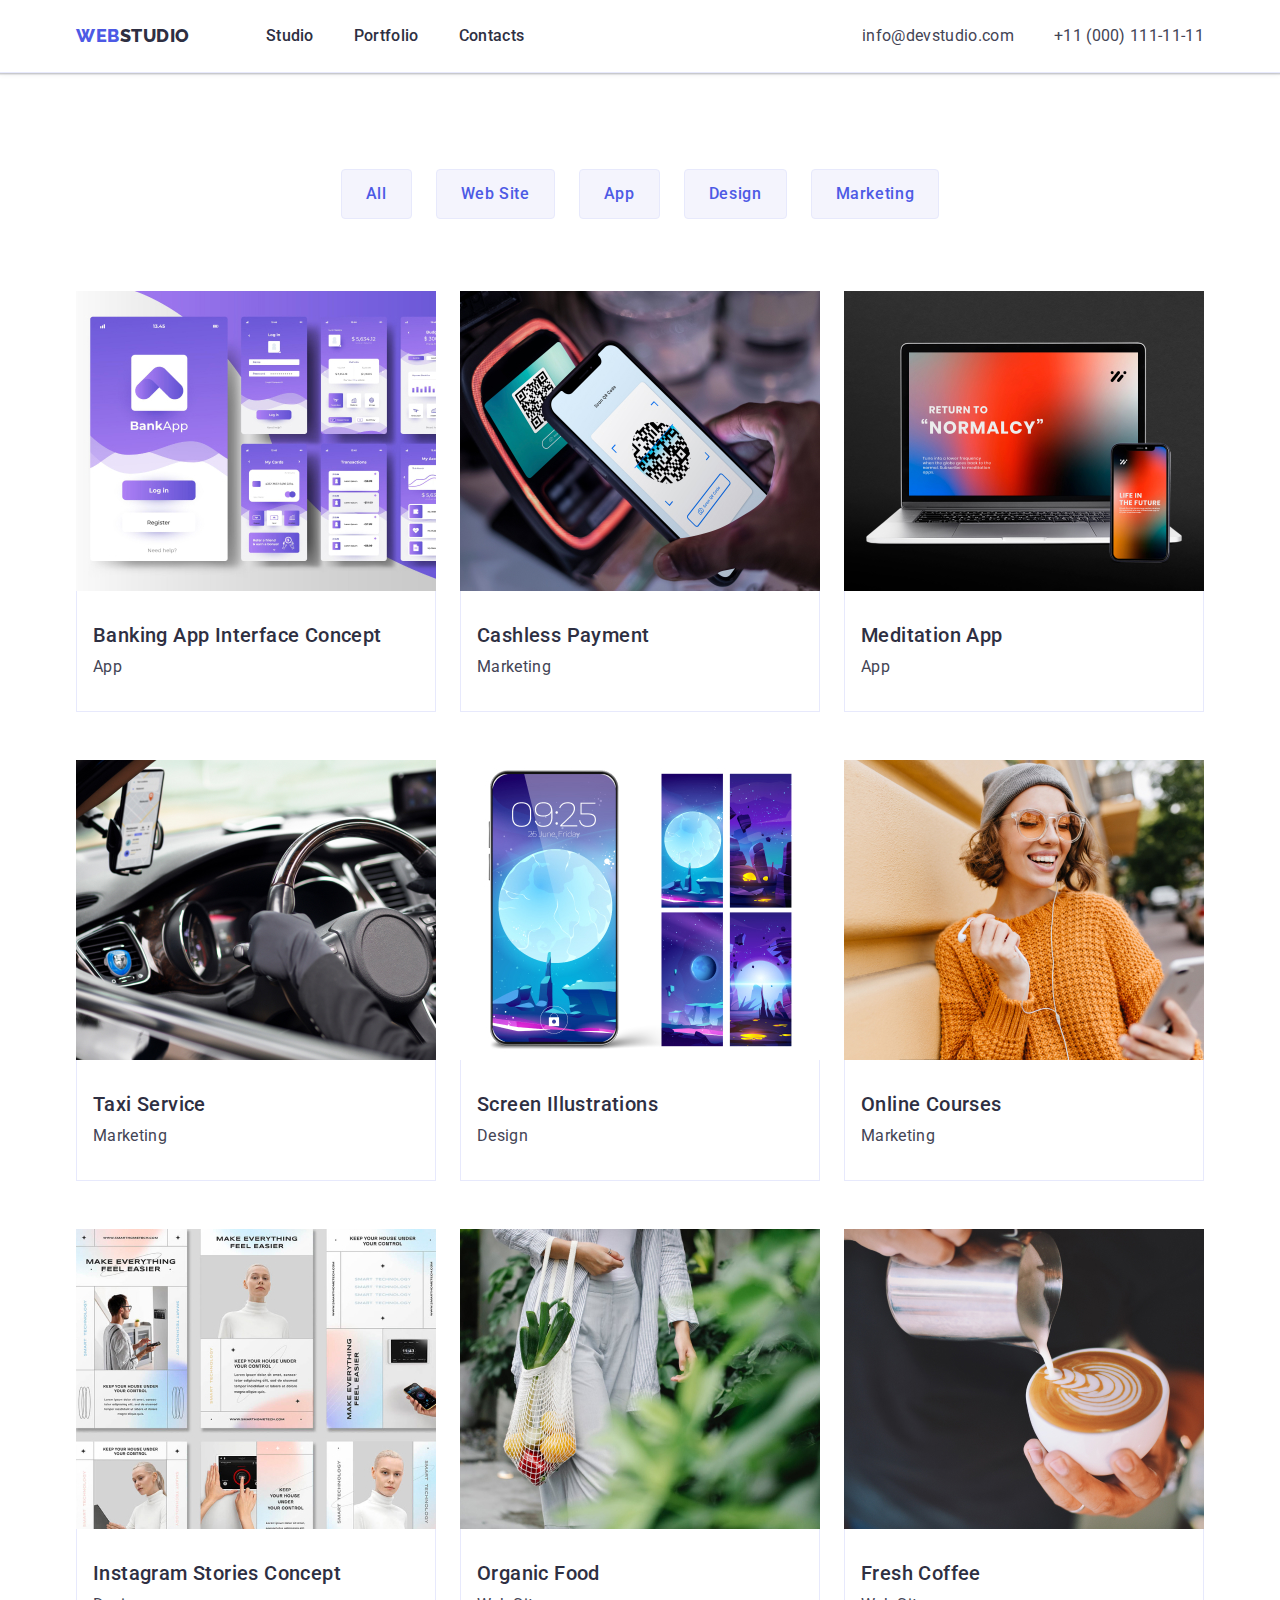
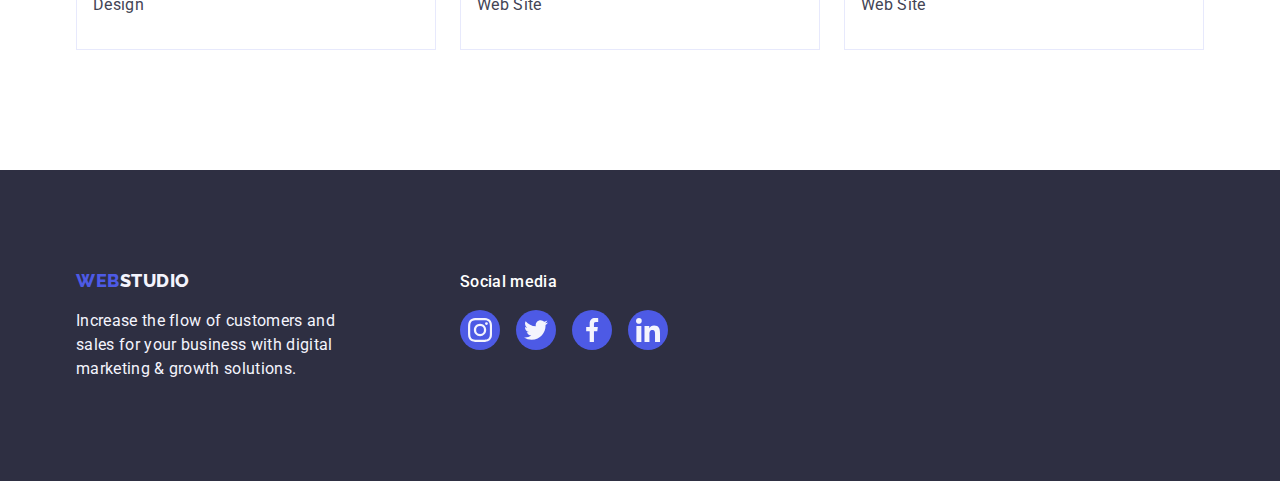
==== portfolio.html @ bc8b30b9 "Initial commit" ====
<!DOCTYPE html>
<html lang="en">

<head>
    <meta charset="UTF-8">
    <meta http-equiv="X-UA-Compatible" content="IE=edge">
    <meta name="viewport" content="width=device-width, initial-scale=1.0">
    <title>Document</title>
    <link rel="preconnect" href="https://fonts.googleapis.com">
    <link rel="preconnect" href="https://fonts.gstatic.com" crossorigin>
    <link
        href="https://fonts.googleapis.com/css2?family=Raleway:wght@800&family=Roboto:wght@400;500;700;900&display=swap"
        rel="stylesheet">
    <link rel="stylesheet"
        href="https://cdnjs.cloudflare.com/ajax/libs/modern-normalize/1.1.0/modern-normalize.min.css" />
    <link rel="stylesheet" href="./css/styles.css">

</head>

<body>
    <header class="page-header">
        <div class="container page-header-container">
            <nav class="page-navigation">
                <a class="logo link" href="./index.html">Web<span class="logo-second-part">Studio</span></a>
                <ul class="menu-list list">
                    <li class="menu-item link"><a class="menu-link link" href="./index.html">Studio</a></li>
                    <li class="menu-item link"><a class="menu-link link" href="./portfolio.html">Portfolio</a></li>
                    <li class="menu-item link"><a class="menu-link link" href="">Contacts</a></li>
                </ul>
            </nav>
            <address class="address">
                <ul class="address-list list">
                    <li class="contact-mail "><a class="adress-link-mail link"
                            href="mailto:info@devstudio.com">info@devstudio.com</a></li>
                    <li class="contact-tel "><a class="adress-link-tel link" href="tel:+110001111111">+11 (000)
                            111-11-11</a></li>
                </ul>
            </address>
        </div>
    </header>
    <main>
        <section class="selector">
            <div class="container">
                <h1 hidden>All</h1>
                <ul class="selector-buttons-list list">
                    <li class="selector-buttons-item"><button class="botton-in-list portfolio-selektor-botton"
                            type="button">All</button>
                    <li class="selector-buttons-item"><button class="botton-in-list portfolio-selektor-botton"
                            type="button">Web Site</button>
                    <li class="selector-buttons-item"><button class="botton-in-list portfolio-selektor-botton"
                            type="button">App</button>
                    <li class="selector-buttons-item"><button class="botton-in-list portfolio-selektor-botton"
                            type="button">Design</button>
                    <li class="selector-buttons-item"><button class="botton-in-list portfolio-selektor-botton"
                            type="button">Marketing</button>
                </ul>
                <ul class="selektor-list list">
                    <li class="selektor-list-item">
                        <a class="link selektor-list-link" href="./portfolio.html"><img
                                src="./images/portfolio/banking-app.jpg" alt="Banking App Interface Concept" width="360"
                                height="300">
                            <div class="selektor-list-item-description">
                                <h2 class="title-common selektor-title-flex">Banking App Interface Concept</h2>
                                <p class="common-text selektor-text-flex">App</p>
                            </div>
                        </a>
                    </li>
                    <li class="selektor-list-item">
                        <a class="link selektor-list-link" href="./portfolio.html"><img
                                src="./images/portfolio/cashless-payment.jpg" alt="Cashless Payment" width="360"
                                height="300">
                            <div class="selektor-list-item-description">
                                <h2 class="title-common selektor-title-flex">Cashless Payment</h2>
                                <p class="common-text selektor-text-flex">Marketing</p>
                            </div>
                        </a>
                    </li>
                    <li class="selektor-list-item ">
                        <a class="link selektor-list-link" href="./portfolio.html"><img
                                src="./images/portfolio/meditation-app.jpg" alt="Meditation App" width="360"
                                height="300">
                            <div class="selektor-list-item-description">
                                <h2 class="title-common selektor-title-flex">Meditation App</h2>
                                <p class="common-text selektor-text-flex">App</p>
                            </div>
                        </a>
                    </li>
                    <li class="selektor-list-item ">
                        <a class="link selektor-list-link" href="./portfolio.html"><img
                                src="./images/portfolio/taxi-service.jpg" alt="Taxi Service" width="360" height="300">
                            <div class="selektor-list-item-description">
                                <h2 class="title-common selektor-title-flex">Taxi Service</h2>
                                <p class="common-text selektor-text-flex">Marketing</p>
                            </div>
                        </a>
                    </li>
                    <li class="selektor-list-item ">
                        <a class="link selektor-list-link" href="./portfolio.html"><img
                                src="./images/portfolio/screen-illustrations.jpg" alt="Screen Illustrations" width="360"
                                height="300">
                            <div class="selektor-list-item-description">
                                <h2 class="title-common selektor-title-flex">Screen Illustrations</h2>
                                <p class="common-text selektor-text-flex">Design</p>
                            </div>
                        </a>
                    </li>
                    <li class="selektor-list-item ">
                        <a class="link selektor-list-link" href="./portfolio.html"><img
                                src="./images/portfolio/online-courses.jpg" alt="Online Courses" width="360"
                                height="300">
                            <div class="selektor-list-item-description">
                                <h2 class="title-common selektor-title-flex">Online Courses</h2>
                                <p class="common-text selektor-text-flex">Marketing</p>
                            </div>
                        </a>
                    </li>
                    <li class="selektor-list-item ">
                        <a class="link selektor-list-link" href="./portfolio.html"><img
                                src="./images/portfolio/instagram-stories-concept.jpg" alt="Instagram Stories Concept"
                                width="360" height="300">
                            <div class="selektor-list-item-description">
                                <h2 class="title-common selektor-title-flex">Instagram Stories Concept</h2>
                                <p class="common-text selektor-text-flex">Design</p>
                            </div>
                        </a>
                    </li>
                    <li class="selektor-list-item ">
                        <a class="link selektor-list-link" href="./portfolio.html"><img
                                src="./images/portfolio/organic-food.jpg" alt="Organic Food" width="360" height="300">
                            <div class="selektor-list-item-description">
                                <h2 class="title-common selektor-title-flex">Organic Food</h2>
                                <p class="common-text selektor-text-flex">Web Site</p>
                            </div>
                        </a>
                    </li>
                    <li class="selektor-list-item ">
                        <a class="link selektor-list-link" href="./portfolio.html"><img
                                src="./images/portfolio/fresh-coffee.jpg" alt="Fresh Coffee" width="360" height="300">
                            <div class="selektor-list-item-description">
                                <h2 class="title-common selektor-title-flex">Fresh Coffee</h2>
                                <p class="common-text selektor-text-flex">Web Site</p>
                            </div>
                        </a>
                    </li>
                </ul>
            </div>
        </section>
    </main>
    <!--footer -->
    <footer class="footer">
        <div class="container footer-container">
            <div class="footer-container-first-part">
                <a class="logo link bottom-logo" href="./index.html">Web<span
                        class="logo-second-part-white">Studio</span></a>
                <p class="footer-info">Increase the flow of customers and sales for your business with digital marketing
                    &
                    growth
                    solutions.</p>
            </div>
            <div class="footer-container-second-part">
                <p class="footer-social-title">Social media</p>
                <!--social list footer-->
                <ul class="social-list list social-list-footer">
                    <li class="social-list-item">
                        <a href="#" class="social-list-link social-list-link-dark">
                            <svg class="social-list-icon" width="24" height="24">
                                <use href="./images/icons.svg#instagram"></use>
                            </svg>
                        </a>
                    </li>
                    <li class="social-list-item">
                        <a href="#" class="social-list-link social-list-link-dark">
                            <svg class="social-list-icon" width="24" height="24">
                                <use href="./images/icons.svg#twitter"></use>
                            </svg>
                        </a>
                    </li>
                    <li class="social-list-item">
                        <a href="#" class="social-list-link social-list-link-dark">
                            <svg class="social-list-icon" width="24" height="24">
                                <use href="./images/icons.svg#facebook"></use>
                            </svg>
                        </a>
                    </li>
                    <li class="social-list-item">
                        <a href="#" class="social-list-link social-list-link-dark">
                            <svg class="social-list-icon" width="24" height="24">
                                <use href="./images/icons.svg#linkedin"></use>
                            </svg>
                        </a>
                    </li>
                </ul>
            </div>
        </div>
    </footer>
</body>

</html>
---- css/styles.css ----
html {
    box-sizing: border-box;
}

*,
*::before,
*::after {
    box-sizing: inherit;
}

h1,
h2,
h3,
h4,
h5,
h6,
p {
    margin-top: 0;
    margin-bottom: 0;
}

ul,
ol {
    margin-top: 0;
    margin-bottom: 0;
    padding-left: 0;
}

button {
    cursor: pointer;
}

img {
    display: block;
}

body {
    font-family: 'Roboto', sans-serif;
    color: #434455;
    background: #FFFFFF;
}

.container {
    width: 1158px;
    margin-left: auto;
    margin-right: auto;
    padding: 0 15px;

}

:root {
    --text-color: #2e2f42;
    --cloud-color: #F4F4FD;
    --paragraf-color: #434455;
    --header-border-color: #e7e9fc;
    --portfolio-botton-border-color: #e7e9fc;
    --customer-link-color: #8e8f99;
    --white: #ffffff;
}


.link {
    text-decoration: none;
    list-style: none
}

.list {
    list-style: none;
    text-decoration: none;
    padding-top: 0;
    padding-left: 0;
    margin-top: 0;
}

/*header */
.logo {
    margin-right: 76px;
    font-family: 'Raleway', sans-serif;
    font-style: normal;
    font-weight: 800;
    font-size: 18px;
    line-height: 1.17;
    letter-spacing: 0.03em;
    text-transform: uppercase;
    color: #4D5AE5;
    display: inline-block;
    text-align: start;
}

.logo-second-part {
    font-family: 'Raleway';
    font-style: normal;
    font-weight: 800;
    font-size: 18px;
    line-height: 21px;
    display: inline-block;
    text-align: start;
    letter-spacing: 0.03em;
    text-transform: uppercase;
    color: var(--text-color);
    flex: none;
    flex-grow: 0;
}

.logo-second-part-white {
    font-weight: 800;
    font-size: 18px;
    line-height: 21px;
    display: flex;
    align-items: center;
    letter-spacing: 0.03em;
    text-transform: uppercase;
    color: var(--cloud-color);
    flex: none;
    order: 1;
    flex-grow: 0;
}

.page-header {
    box-shadow: 0px 2px 1px rgba(46, 47, 66, 0.08),
        0px 1px 1px rgba(46, 47, 66, 0.16),
        0px 1px 6px rgba(46, 47, 66, 0.08);
    border-bottom: 1px solid var(--header-border-color);
}

.page-header-container {
    display: flex;
    align-items: center;
    justify-content: space-between;
}

.page-navigation {
    display: flex;
    align-items: center;
}

.menu-list {
    padding-inline-start: 0;
    padding-top: 0;
    display: flex;
    align-items: center;
}

.address-list {
    display: flex;
    align-items: center;
    gap: 40px;

}

.menu-item:not(:last-child) {
    margin-right: 40px;
}


.nav-links {

    font-style: normal;
    color: var(--text-color);
}

.address {
    display: flex;
    font-style: normal;
    font-weight: 400;
    font-size: 16px;
    line-height: 24px;
    color: var(--paragraf-color);
}

.address-list {
    font-style: normal;
    font-weight: 400;
    font-size: 16px;
    line-height: 24px;
    color: var(--paragraf-color);
}

.adress-link {
    font-style: normal;
    font-weight: 400;
    font-size: 16px;
    line-height: 24px;
    color: var(--paragraf-color);
}

.menu-list {
    color: var(--text-color);
}

.menu-item {
    font-weight: 500;
    font-size: 16px;
    line-height: 24px;
    letter-spacing: 0.02em;
    color: var(--text-color);
    flex: none;
    order: 0;
    flex-grow: 0;
}

.menu-link {
    color: var(--text-color);
    padding: 24px 0;

}

.menu-link:hover,
.menu-link:focus {
    color: #404bbf;
}

.menu-list:hover,
.menu-list:focus,
.menu-item:hover,
.menu-item:focus {
    color: #404bbf;
}

.menu-item:hover,
.menu-item:focus {
    color: #404bbf;
}

.adress-link-mail {

    margin-left: auto;
}

.adress-link-mail,
.adress-link-tel {
    display: block;
    font-weight: 400;
    font-size: 16px;
    line-height: 1.5;
    letter-spacing: 0.02em;
    color: var(--paragraf-color);
    padding: 24px 0;
}

/*
.contact-mail,
.contact-tel {
    padding: 24px 0;
}
*/

.adress-link-mail:hover,
.adress-link-mail:focus,
.adress-link-tel:hover,
.adress-link-tel:focus {
    color: #404BBF;
}


.menu-item .address-list {
    font-weight: 400;
    font-size: 16px;
    line-height: 24px;
    letter-spacing: 0.02em;
    color: #434455;
}

.menu-item {
    padding: 24px 0;
}

/* після хедера - order-section  */

.order-section {
    background-color: var(--text-color);
    background-image: linear-gradient(rgba(46, 47, 66, 0.7), rgba(46, 47, 66, 0.7)), url(../images/background-images/first-section-background-img.jpg);
    background-repeat: no-repeat;
    background-size: cover;
    background-position: center;
    max-width: 1440px;
    margin: 0 auto;
}

.container-of-order-section {
    display: flex;
    align-items: center;
    justify-content: flex-start;
    flex-direction: column;
}

.main-title {
    max-width: 496px;
    margin-top: 0;
    font-style: normal;
    font-weight: 700;
    font-size: 56px;
    line-height: 1.07;
    letter-spacing: 0.02em;
    text-align: center;
    color: #FFFFFF;
    /*background-color: var(--text-color);*/
    margin-bottom: 0;
}

.title-second {
    font-weight: 700;
    font-size: 36px;
    line-height: 1.11;
    text-align: center;
    letter-spacing: 0.02em;
    text-transform: capitalize;
    color: var(--text-color);
    margin-top: 0;
    margin-bottom: 0;
}

.title-common {
    font-weight: 500;
    font-size: 20px;
    line-height: 1.2;
    letter-spacing: 0.02em;
    color: var(--text-color);
    flex: none;
    order: 0;
    flex-grow: 0;
    margin-top: 0;
    margin-bottom: 0;
}

.common-text {
    font-weight: 400;
    font-size: 16px;
    line-height: 1.5;
    letter-spacing: 0.02em;
    color: var(--paragraf-color);
    flex: none;
    order: 1;
    flex-grow: 0;
}

.modal-open-btn {
    font-family: "Roboto", sans-serif;
    font-weight: 500;
    font-size: 16px;
    line-height: 24px;
    align-items: center;
    letter-spacing: 0.04em;
    color: #FFFFFF;
    flex: none;
    order: 0;
    flex-grow: 0;
    background-color: #4D5AE5;
    cursor: pointer;
}

.modal-open-btn:hover,
.modal-open-btn:focus {
    background-color: #404BBF;
}

.modal-open-btn,
.modal-open-btn-theme-dark {
    display: block;
    margin-top: 48px;
    border-radius: 4px;
    border: none;
    padding: 16px 32px;

}

/*about - section*/
.order-section {
    padding: 188px 0;
}

.about {
    padding: 120px 0;
}

.about-section-container {
    display: flex;
    align-content: space-around;
}

.about-information {
    display: flex;
    align-content: space-around;
}

.about-list-item:not(:last-child) {
    margin-right: 24px;
}

.order-text {
    margin-top: 8px;
    width: 264px;
}

.title-about {

    margin-bottom: 8px;
}

.about-icon-container {
    display: flex;
    justify-content: center;
    align-items: center;
    align-content: center;
    width: 264px;
    height: 112px;
    background: #F4F4FD;
    border-radius: 4px;
    margin-bottom: 8px;
}


/*our-work section*/
.our-work {
    padding-bottom: 120px;
}

.our-work-list {
    display: flex;
    justify-content: space-between;
    margin-top: 72px;

    gap: 24px;
}

.our-work-list-item {
    width: calc((100% - 48px) / 3);
}

/*worker section*/

.workers-section {
    padding: 120px 0;
    background-color: var(--cloud-color);
}

.workers-description-in-list {
    padding: 32px 0;
}

.workers-title {

    margin-bottom: 72px;
}

.workers-title-common {
    text-align: center;

    margin-bottom: 8px;
}

.workers-item {
    background-color: #FFFFFF;
    display: flex;
    flex-direction: column;
    align-items: center;
    align-content: center;
    border-radius: 0px 0px 4px 4px;
    box-shadow: 0px 1px 6px rgba(46, 47, 66, 0.08), 0px 1px 1px rgba(46, 47, 66, 0.16), 0px 2px 1px rgba(46, 47, 66, 0.08);
}

.workers {
    display: flex;
    justify-content: space-between;
    align-items: center;
    align-content: center;
    gap: 24px;
}

.workers-text-common {
    margin-bottom: 8px;

    text-align: center;
}

/*social list*/

.social-list {
    display: flex;
    justify-content: center;
    align-items: center;
    gap: 24px;
}

.social-list-link {
    display: flex;
    justify-content: center;
    align-items: center;
    width: 40px;
    height: 40px;
    border-radius: 50%;
    background-color: #4D5AE5;
}

.social-list-link:hover,
.social-list-link:focus {
    background-color: #404bbf;
    ;
}

.social-list-link-dark:hover,
.social-list-link-dark:focus {
    background-color: #31D0AA;
}


.social-list-icon {
    fill: var(--cloud-color)
}

.social-list-footer {
    gap: 16px;
}


/*customer section*/

.customers-list {
    display: flex;
    justify-content: center;
    align-items: center;
    gap: 24px;
}

.costomers-list-item {
    column-gap: 24px;
    width: calc((100% - 120px)/6);
}

.costomer-list-link {
    display: flex;
    justify-content: center;
    align-items: center;
    width: 168px;
    height: 88px;
    border: 1px solid #8E8F99;
    border-radius: 4px;
    color: var(--customer-link-color);

}

.costomer-list-link:hover,
.costomer-list-link:focus {
    border-color: #404bbf;
    color: #404bbf;
}



.custumer-list-icon {
    fill: currentColor;
}

.customers-title {
    margin-bottom: 72px;
    line-height: 1.1
}

.customers {
    padding-top: 120px;
    padding-bottom: 120px;

}

/* footer*/

.footer-info {
    font-weight: 400;
    font-size: 16px;
    line-height: 24px;
    letter-spacing: 0.02em;
    color: var(--cloud-color);
    width: 264px;
    margin-top: 17.5px;
}

.footer-container {
    display: flex;
    align-items: baseline;
}

.footer-container-first-part {
    margin-right: 120px;
}



.bottom-logo,
.logo-second-part-white {

    display: inline-block;
    text-align: start;
}

.logo-second-part-white {
    display: inline-block;
}

.footer {
    background-color: #2E2F42;
    padding: 100px 0;
    display: flex;

}


.footer-social-container {
    display: flex;

}

.footer-social-title {
    font-family: 'Roboto';
    font-style: normal;
    font-weight: 500;
    font-size: 16px;
    line-height: 24px;
    letter-spacing: 0.02em;
    color: var(--white);
    margin-bottom: 16px;
}




/*portfolio*/
.selector {
    padding: 96px 0 120px;
}




.botton-in-list {
    font-family: "Roboto", sans-serif;
    font-weight: 500;
    font-size: 16px;
    line-height: 1.5;
    display: flex;
    align-items: center;
    text-align: center;
    letter-spacing: 0.04em;
    color: #4D5AE5;
    flex: none;
    order: 0;
    flex-grow: 0;
    background: #F4F4FD;
    border-radius: 4px;
    display: flex;
    justify-content: center;
    padding: 12px 24px;
    border: 1px solid var(--portfolio-botton-border-color)
}

.selector-buttons-item:not(:last-child) {
    margin-right: 24px;
}

.portfolio-selektor-botton:hover,
.portfolio-selektor-botton:focus {
    box-shadow: 0px 3px 1px rgba(0, 0, 0, 0.1),
        0px 2px 1px rgba(0, 0, 0, 0.08),
        0px 2px 2px rgba(0, 0, 0, 0.12);
}


.selector-buttons-list {
    margin-bottom: 72px
}


.botton-in-list:hover,
.botton-in-list:focus {
    font-weight: 500;
    font-size: 16px;
    line-height: 24px;
    display: flex;
    align-items: center;
    text-align: center;
    letter-spacing: 0.04em;
    color: #FFFFFF;
    flex: none;
    order: 0;
    flex-grow: 0;
    background: #404BBF;
    cursor: pointer;
    border: 1px solid transparent
}

.selector-buttons-list {
    display: flex;
    justify-content: center
}

.selektor-list {
    display: flex;
    flex-wrap: wrap;
    justify-content: space-between;
    column-gap: 24px;
    row-gap: 48px;

}

.selektor-list-link {
    display: block;
}


.selektor-list-link:hover,
.selektor-list-link:focus {
    box-shadow: 0px 1px 6px rgba(46, 47, 66, 0.08),
        0px 1px 1px rgba(46, 47, 66, 0.16),
        0px 2px 1px rgba(46, 47, 66, 0.08);
}

/*
.selektor-list:not(:nth-child(3n)) {
    margin-right: 24px;
}

.selektor-list-item {
    margin-bottom: 48px;
}
*/

.selektor-title-flex {
    margin-bottom: 8px;
}


.selektor-list-item-description {
    padding: 32px 16px;
    border: 1px solid #e7e9fc;
    border-top: none;
}
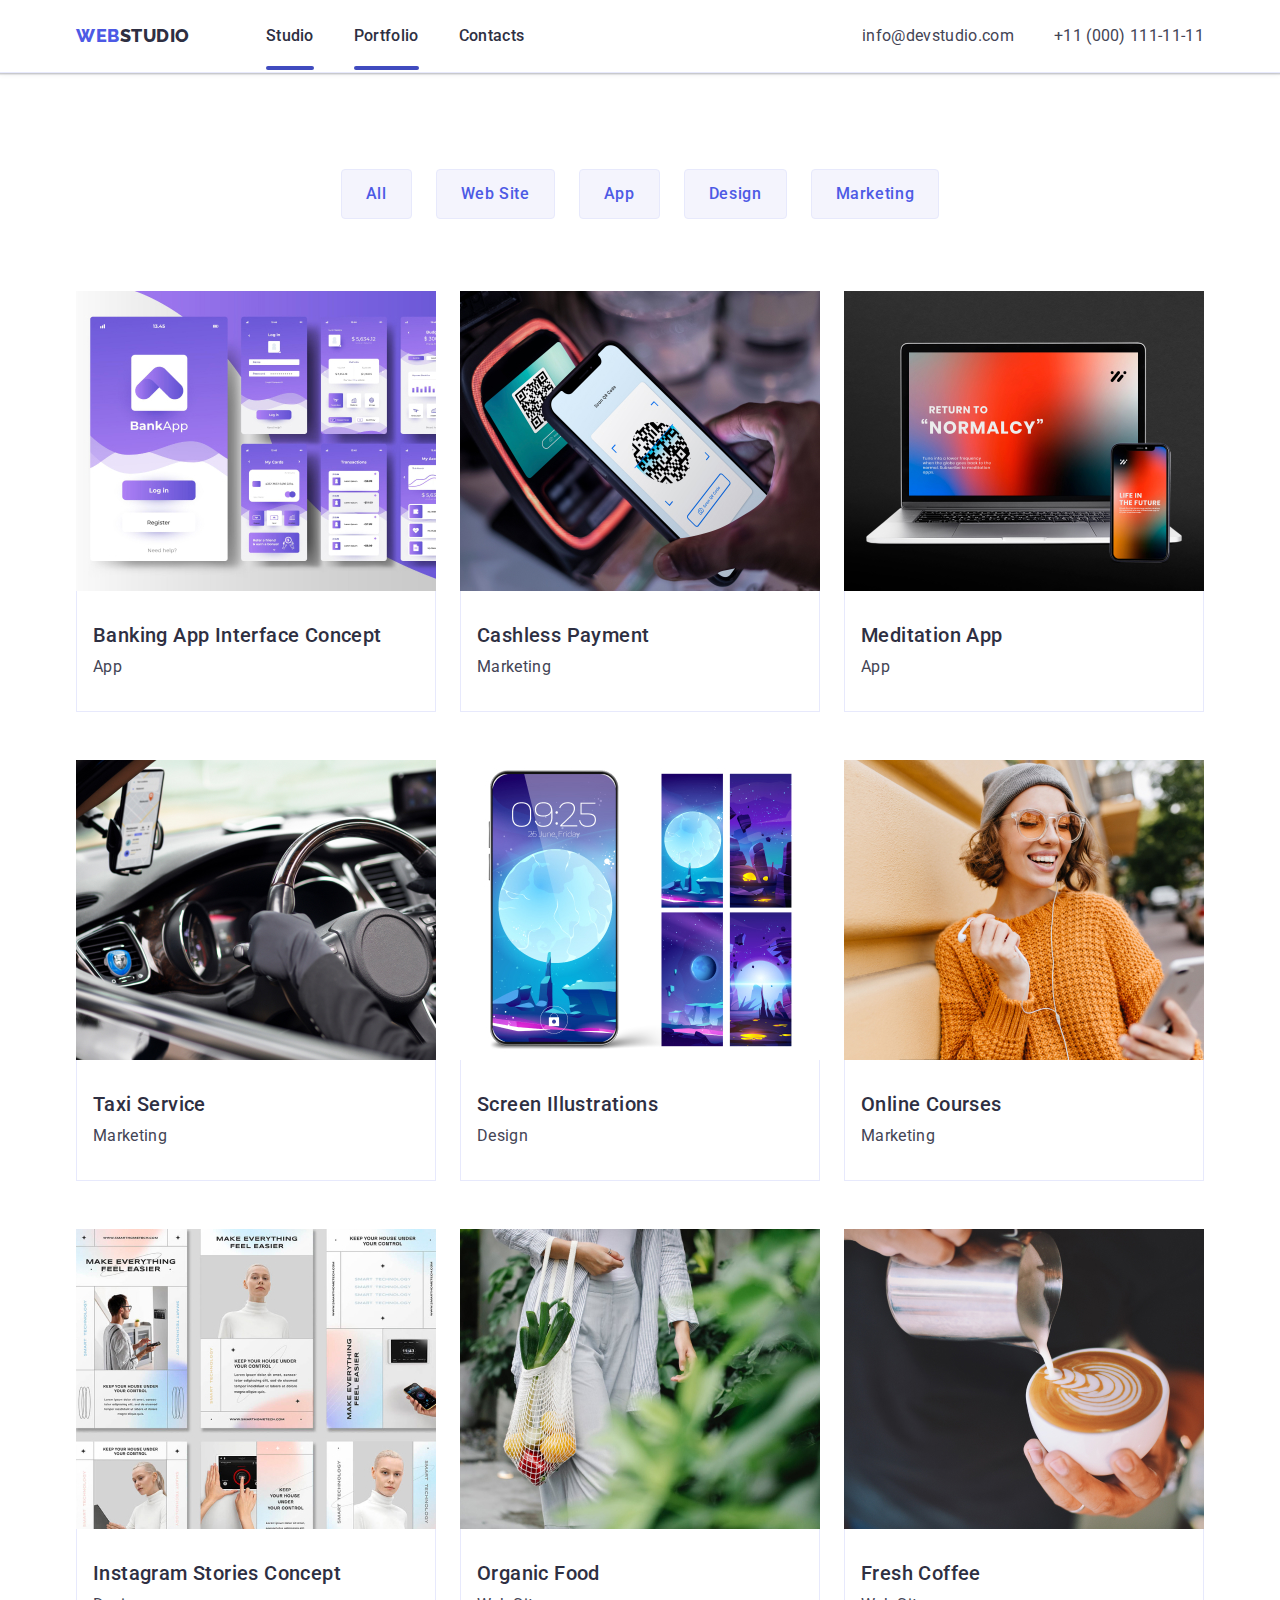
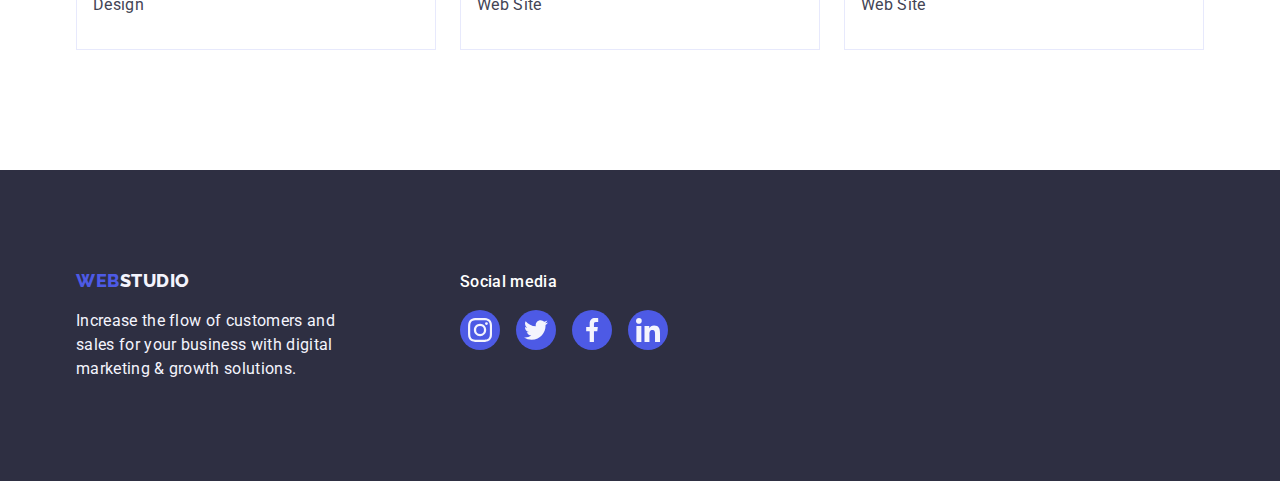
==== commit 7ea73ac2: "yes" ====
--- a/portfolio.html
+++ b/portfolio.html
@@ -23,8 +23,9 @@
             <nav class="page-navigation">
                 <a class="logo link" href="./index.html">Web<span class="logo-second-part">Studio</span></a>
                 <ul class="menu-list list">
-                    <li class="menu-item link"><a class="menu-link link" href="./index.html">Studio</a></li>
-                    <li class="menu-item link"><a class="menu-link link" href="./portfolio.html">Portfolio</a></li>
+                    <li class="menu-item link"><a class="menu-link link for-affter" href="./index.html">Studio</a></li>
+                    <li class="menu-item link"><a class="menu-link link for-affter"
+                            href="./portfolio.html">Portfolio</a></li>
                     <li class="menu-item link"><a class="menu-link link" href="">Contacts</a></li>
                 </ul>
             </nav>
@@ -39,6 +40,7 @@
         </div>
     </header>
     <main>
+
         <section class="selector">
             <div class="container">
                 <h1 hidden>All</h1>
@@ -56,9 +58,14 @@
                 </ul>
                 <ul class="selektor-list list">
                     <li class="selektor-list-item">
-                        <a class="link selektor-list-link" href="./portfolio.html"><img
-                                src="./images/portfolio/banking-app.jpg" alt="Banking App Interface Concept" width="360"
-                                height="300">
+                        <a class="link selektor-list-link" href="./portfolio.html">
+                            <div class="overley-image-container">
+                                <img src="./images/portfolio/banking-app.jpg" alt="Banking App Interface Concept"
+                                    width="360" height="300">
+                                <p class="overlay-image-in-portfoli">14 Stylish and User-Friendly App Design Concepts ·
+                                    Task Manager App · Calorie Tracker App · Exotic Fruit Ecommerce App ·
+                                    Cloud Storage App</p>
+                            </div>
                             <div class="selektor-list-item-description">
                                 <h2 class="title-common selektor-title-flex">Banking App Interface Concept</h2>
                                 <p class="common-text selektor-text-flex">App</p>
@@ -66,9 +73,14 @@
                         </a>
                     </li>
                     <li class="selektor-list-item">
-                        <a class="link selektor-list-link" href="./portfolio.html"><img
-                                src="./images/portfolio/cashless-payment.jpg" alt="Cashless Payment" width="360"
-                                height="300">
+                        <a class="link selektor-list-link" href="./portfolio.html">
+                            <div class="overley-image-container">
+                                <img src="./images/portfolio/cashless-payment.jpg" alt="Cashless Payment" width="360"
+                                    height="300">
+                                <p class="overlay-image-in-portfoli">14 Stylish and User-Friendly App Design Concepts ·
+                                    Task Manager App · Calorie Tracker App · Exotic Fruit Ecommerce App ·
+                                    Cloud Storage App</p>
+                            </div>
                             <div class="selektor-list-item-description">
                                 <h2 class="title-common selektor-title-flex">Cashless Payment</h2>
                                 <p class="common-text selektor-text-flex">Marketing</p>
@@ -76,9 +88,14 @@
                         </a>
                     </li>
                     <li class="selektor-list-item ">
-                        <a class="link selektor-list-link" href="./portfolio.html"><img
-                                src="./images/portfolio/meditation-app.jpg" alt="Meditation App" width="360"
-                                height="300">
+                        <a class="link selektor-list-link" href="./portfolio.html">
+                            <div class="overley-image-container">
+                                <img src="./images/portfolio/meditation-app.jpg" alt="Meditation App" width="360"
+                                    height="300">
+                                <p class="overlay-image-in-portfoli">14 Stylish and User-Friendly App Design Concepts ·
+                                    Task Manager App · Calorie Tracker App · Exotic Fruit Ecommerce App ·
+                                    Cloud Storage App</p>
+                            </div>
                             <div class="selektor-list-item-description">
                                 <h2 class="title-common selektor-title-flex">Meditation App</h2>
                                 <p class="common-text selektor-text-flex">App</p>
@@ -86,8 +103,14 @@
                         </a>
                     </li>
                     <li class="selektor-list-item ">
-                        <a class="link selektor-list-link" href="./portfolio.html"><img
-                                src="./images/portfolio/taxi-service.jpg" alt="Taxi Service" width="360" height="300">
+                        <a class="link selektor-list-link" href="./portfolio.html">
+                            <div class="overley-image-container">
+                                <img src="./images/portfolio/taxi-service.jpg" alt="Taxi Service" width="360"
+                                    height="300">
+                                <p class="overlay-image-in-portfoli">14 Stylish and User-Friendly App Design Concepts ·
+                                    Task Manager App · Calorie Tracker App · Exotic Fruit Ecommerce App ·
+                                    Cloud Storage App</p>
+                            </div>
                             <div class="selektor-list-item-description">
                                 <h2 class="title-common selektor-title-flex">Taxi Service</h2>
                                 <p class="common-text selektor-text-flex">Marketing</p>
@@ -95,9 +118,14 @@
                         </a>
                     </li>
                     <li class="selektor-list-item ">
-                        <a class="link selektor-list-link" href="./portfolio.html"><img
-                                src="./images/portfolio/screen-illustrations.jpg" alt="Screen Illustrations" width="360"
-                                height="300">
+                        <a class="link selektor-list-link" href="./portfolio.html">
+                            <div class="overley-image-container">
+                                <img src="./images/portfolio/screen-illustrations.jpg" alt="Screen Illustrations"
+                                    width="360" height="300">
+                                <p class="overlay-image-in-portfoli">14 Stylish and User-Friendly App Design Concepts ·
+                                    Task Manager App · Calorie Tracker App · Exotic Fruit Ecommerce App ·
+                                    Cloud Storage App</p>
+                            </div>
                             <div class="selektor-list-item-description">
                                 <h2 class="title-common selektor-title-flex">Screen Illustrations</h2>
                                 <p class="common-text selektor-text-flex">Design</p>
@@ -105,9 +133,14 @@
                         </a>
                     </li>
                     <li class="selektor-list-item ">
-                        <a class="link selektor-list-link" href="./portfolio.html"><img
-                                src="./images/portfolio/online-courses.jpg" alt="Online Courses" width="360"
-                                height="300">
+                        <a class="link selektor-list-link" href="./portfolio.html">
+                            <div class="overley-image-container">
+                                <img src="./images/portfolio/online-courses.jpg" alt="Online Courses" width="360"
+                                    height="300">
+                                <p class="overlay-image-in-portfoli">14 Stylish and User-Friendly App Design Concepts ·
+                                    Task Manager App · Calorie Tracker App · Exotic Fruit Ecommerce App ·
+                                    Cloud Storage App</p>
+                            </div>
                             <div class="selektor-list-item-description">
                                 <h2 class="title-common selektor-title-flex">Online Courses</h2>
                                 <p class="common-text selektor-text-flex">Marketing</p>
@@ -115,9 +148,14 @@
                         </a>
                     </li>
                     <li class="selektor-list-item ">
-                        <a class="link selektor-list-link" href="./portfolio.html"><img
-                                src="./images/portfolio/instagram-stories-concept.jpg" alt="Instagram Stories Concept"
-                                width="360" height="300">
+                        <a class="link selektor-list-link" href="./portfolio.html">
+                            <div class="overley-image-container">
+                                <img src="./images/portfolio/instagram-stories-concept.jpg"
+                                    alt="Instagram Stories Concept" width="360" height="300">
+                                <p class="overlay-image-in-portfoli">14 Stylish and User-Friendly App Design Concepts ·
+                                    Task Manager App · Calorie Tracker App · Exotic Fruit Ecommerce App ·
+                                    Cloud Storage App</p>
+                            </div>
                             <div class="selektor-list-item-description">
                                 <h2 class="title-common selektor-title-flex">Instagram Stories Concept</h2>
                                 <p class="common-text selektor-text-flex">Design</p>
@@ -125,8 +163,14 @@
                         </a>
                     </li>
                     <li class="selektor-list-item ">
-                        <a class="link selektor-list-link" href="./portfolio.html"><img
-                                src="./images/portfolio/organic-food.jpg" alt="Organic Food" width="360" height="300">
+                        <a class="link selektor-list-link" href="./portfolio.html">
+                            <div class="overley-image-container">
+                                <img src="./images/portfolio/organic-food.jpg" alt="Organic Food" width="360"
+                                    height="300">
+                                <p class="overlay-image-in-portfoli">14 Stylish and User-Friendly App Design Concepts ·
+                                    Task Manager App · Calorie Tracker App · Exotic Fruit Ecommerce App ·
+                                    Cloud Storage App</p>
+                            </div>
                             <div class="selektor-list-item-description">
                                 <h2 class="title-common selektor-title-flex">Organic Food</h2>
                                 <p class="common-text selektor-text-flex">Web Site</p>
@@ -134,8 +178,14 @@
                         </a>
                     </li>
                     <li class="selektor-list-item ">
-                        <a class="link selektor-list-link" href="./portfolio.html"><img
-                                src="./images/portfolio/fresh-coffee.jpg" alt="Fresh Coffee" width="360" height="300">
+                        <a class="link selektor-list-link" href="./portfolio.html">
+                            <div class="overley-image-container">
+                                <img src="./images/portfolio/fresh-coffee.jpg" alt="Fresh Coffee" width="360"
+                                    height="300">
+                                <p class="overlay-image-in-portfoli">14 Stylish and User-Friendly App Design Concepts ·
+                                    Task Manager App · Calorie Tracker App · Exotic Fruit Ecommerce App ·
+                                    Cloud Storage App</p>
+                            </div>
                             <div class="selektor-list-item-description">
                                 <h2 class="title-common selektor-title-flex">Fresh Coffee</h2>
                                 <p class="common-text selektor-text-flex">Web Site</p>
--- a/css/styles.css
+++ b/css/styles.css
@@ -56,6 +56,7 @@
     --portfolio-botton-border-color: #e7e9fc;
     --customer-link-color: #8e8f99;
     --white: #ffffff;
+    --transition-standard: 250ms cubic-bezier(0.4, 0, 0.2, 1);
 }
 
 
@@ -121,6 +122,10 @@
         0px 1px 1px rgba(46, 47, 66, 0.16),
         0px 1px 6px rgba(46, 47, 66, 0.08);
     border-bottom: 1px solid var(--header-border-color);
+    top: 0px;
+    left: 0px;
+    width: 100%;
+    background: #FFFFFF;
 }
 
 .page-header-container {
@@ -202,7 +207,7 @@
 .menu-link {
     color: var(--text-color);
     padding: 24px 0;
-
+    transition: color var(--transition-standard);
 }
 
 .menu-link:hover,
@@ -236,6 +241,7 @@
     letter-spacing: 0.02em;
     color: var(--paragraf-color);
     padding: 24px 0;
+    transition: color var(--transition-standard);
 }
 
 /*
@@ -263,7 +269,33 @@
 
 .menu-item {
     padding: 24px 0;
-}
+    position: relative;
+
+}
+
+.for-affter {
+    position: relative;
+}
+
+
+.for-affter::after {
+    display: block;
+    width: 100%;
+    height: 4px;
+    left: 0px;
+    bottom: -1px;
+    background: #404BBF;
+    border-radius: 2px;
+    content: '';
+    position: absolute;
+
+}
+
+::selection {
+    background-color: #95c720;
+}
+
+
 
 /* після хедера - order-section  */
 
@@ -347,6 +379,8 @@
     flex-grow: 0;
     background-color: #4D5AE5;
     cursor: pointer;
+    transition: background-color var(--transition-standard);
+
 }
 
 .modal-open-btn:hover,
@@ -362,6 +396,7 @@
     border: none;
     padding: 16px 32px;
 
+
 }
 
 /*about - section*/
@@ -490,6 +525,7 @@
     height: 40px;
     border-radius: 50%;
     background-color: #4D5AE5;
+    transition: background-color var(--transition-standard);
 }
 
 .social-list-link:hover,
@@ -536,7 +572,7 @@
     border: 1px solid #8E8F99;
     border-radius: 4px;
     color: var(--customer-link-color);
-
+    transition: border-color var(--transition-standard), color var(--transition-standard);
 }
 
 .costomer-list-link:hover,
@@ -545,8 +581,6 @@
     color: #404bbf;
 }
 
-
-
 .custumer-list-icon {
     fill: currentColor;
 }
@@ -583,11 +617,8 @@
     margin-right: 120px;
 }
 
-
-
 .bottom-logo,
 .logo-second-part-white {
-
     display: inline-block;
     text-align: start;
 }
@@ -600,13 +631,11 @@
     background-color: #2E2F42;
     padding: 100px 0;
     display: flex;
-
 }
 
 
 .footer-social-container {
     display: flex;
-
 }
 
 .footer-social-title {
@@ -620,16 +649,11 @@
     margin-bottom: 16px;
 }
 
-
-
-
 /*portfolio*/
+
 .selector {
     padding: 96px 0 120px;
 }
-
-
-
 
 .botton-in-list {
     font-family: "Roboto", sans-serif;
@@ -649,7 +673,8 @@
     display: flex;
     justify-content: center;
     padding: 12px 24px;
-    border: 1px solid var(--portfolio-botton-border-color)
+    border: 1px solid var(--portfolio-botton-border-color);
+    transition: color var(--transition-standard), background-color var(--transition-standard), border-color var(--transition-standard), box-shadow var(--transition-standard);
 }
 
 .selector-buttons-item:not(:last-child) {
@@ -663,11 +688,9 @@
         0px 2px 2px rgba(0, 0, 0, 0.12);
 }
 
-
 .selector-buttons-list {
     margin-bottom: 72px
 }
-
 
 .botton-in-list:hover,
 .botton-in-list:focus {
@@ -698,11 +721,6 @@
     justify-content: space-between;
     column-gap: 24px;
     row-gap: 48px;
-
-}
-
-.selektor-list-link {
-    display: block;
 }
 
 
@@ -713,23 +731,131 @@
         0px 2px 1px rgba(46, 47, 66, 0.08);
 }
 
-/*
-.selektor-list:not(:nth-child(3n)) {
-    margin-right: 24px;
-}
-
-.selektor-list-item {
-    margin-bottom: 48px;
-}
-*/
-
 .selektor-title-flex {
     margin-bottom: 8px;
 }
-
 
 .selektor-list-item-description {
     padding: 32px 16px;
     border: 1px solid #e7e9fc;
     border-top: none;
+}
+
+.selektor-list-link {
+    display: block;
+    position: relative;
+    transition: box-shadow var(--transition-standard);
+
+}
+
+.selektor-list-link:hover .overlay-image-in-portfoli,
+.selektor-list-link:focus .overlay-image-in-portfoli {
+    transform: translate(0, 0);
+}
+
+
+/* transition: transform; */
+
+.overley-image-container {
+    display: block;
+    position: relative;
+    overflow: hidden;
+
+}
+
+
+.overlay-image-in-portfoli {
+    position: absolute;
+    left: 0;
+    top: 0;
+    padding-top: 40px;
+    padding-left: 32px;
+    padding-right: 32px;
+    padding-bottom: 40px;
+    font-family: 'Roboto';
+    font-style: normal;
+    font-weight: 400;
+    font-size: 16px;
+    line-height: 24px;
+    letter-spacing: 0.02em;
+    background-color: #4D5AE5;
+    color: var(--cloud-color);
+    mix-blend-mode: normal;
+    width: 100%;
+    height: 100%;
+    overflow: auto;
+    transform: translate(0, 100%);
+    transition: transform var(--transition-standard);
+}
+
+
+
+
+
+/* modal window */
+
+.backdrop {
+    position: fixed;
+    top: 0;
+    left: 0;
+    z-index: 100;
+    width: 100%;
+    height: 100%;
+    background-color: rgba(46, 47, 66, 0.4);
+    transition: opacity var(--transition-standard), visibility var(--transition-standard);
+
+}
+
+.modal {
+    width: 408px;
+    min-height: 584px;
+    position: absolute;
+    top: 50%;
+    left: 50%;
+    transform: translate(-50%, -50%) scale(1);
+    background: #FCFCFC;
+    box-shadow: 0px 1px 1px rgba(0, 0, 0, 0.14), 0px 1px 3px rgba(0, 0, 0, 0.12), 0px 2px 1px rgba(0, 0, 0, 0.2);
+    border-radius: 4px;
+    transition: transform var(--transition-standard);
+}
+
+.modal-close-btn {
+    position: absolute;
+    top: 24px;
+    right: 24px;
+    background: #E7E9FC;
+    border: 1px solid rgba(0, 0, 0, 0.1);
+    display: flex;
+    align-items: center;
+    justify-content: center;
+    width: 24px;
+    height: 24px;
+    border-radius: 50%;
+    padding: 0;
+    transition: background-color var(--transition-standard), fill var(--transition-standard), border var(--transition-standard);
+}
+
+.modal-close-btn:hover,
+.modal-close-btn:focus {
+    background: #404BBF;
+    border-radius: 50%;
+    border: none;
+}
+
+.modal-close-btn:hover .modal-close-btn-icon,
+.modal-close-btn:focus .modal-close-btn-icon {
+    fill: var(--white);
+
+}
+
+.modal-close-btn-icon {
+    fill: #2E2F42;
+    transition: fill var(--transition-standard);
+
+}
+
+.backdrop.is-hidden {
+    opacity: 0;
+    visibility: hidden;
+    pointer-events: none;
 }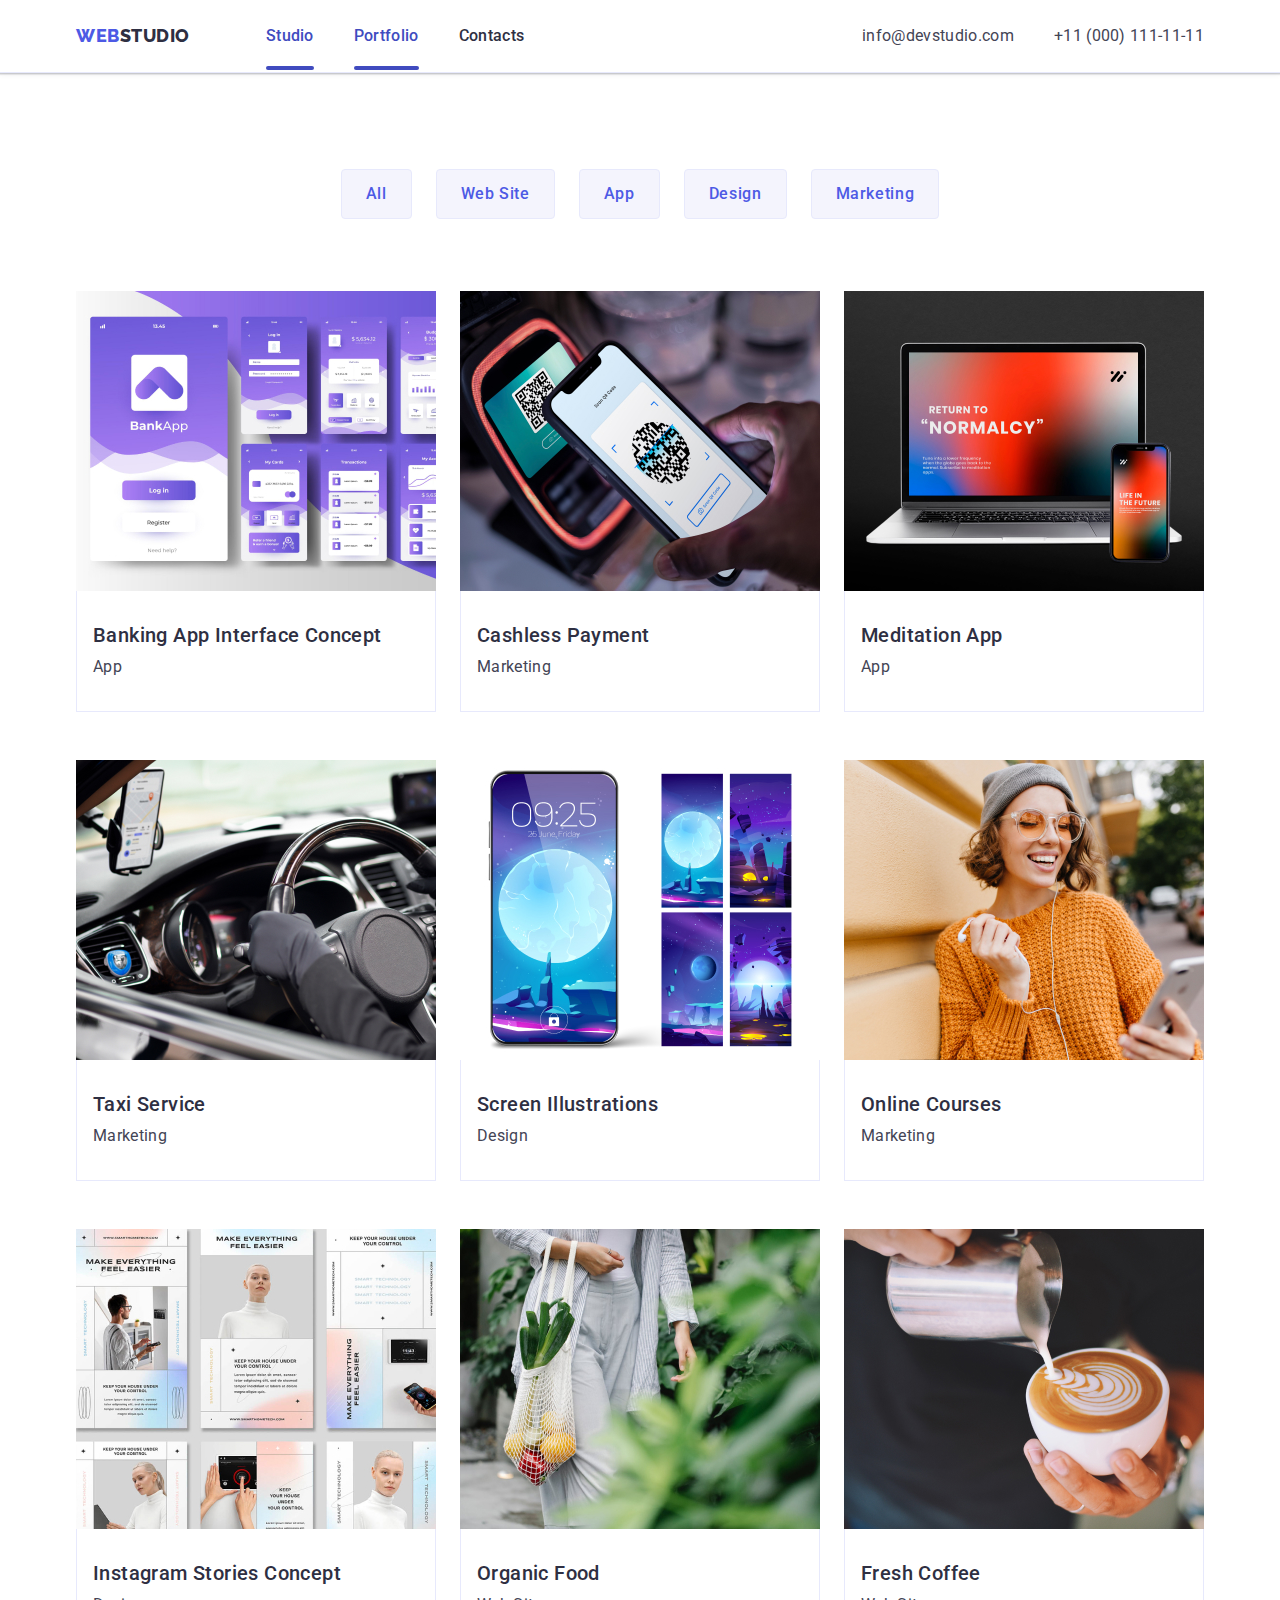
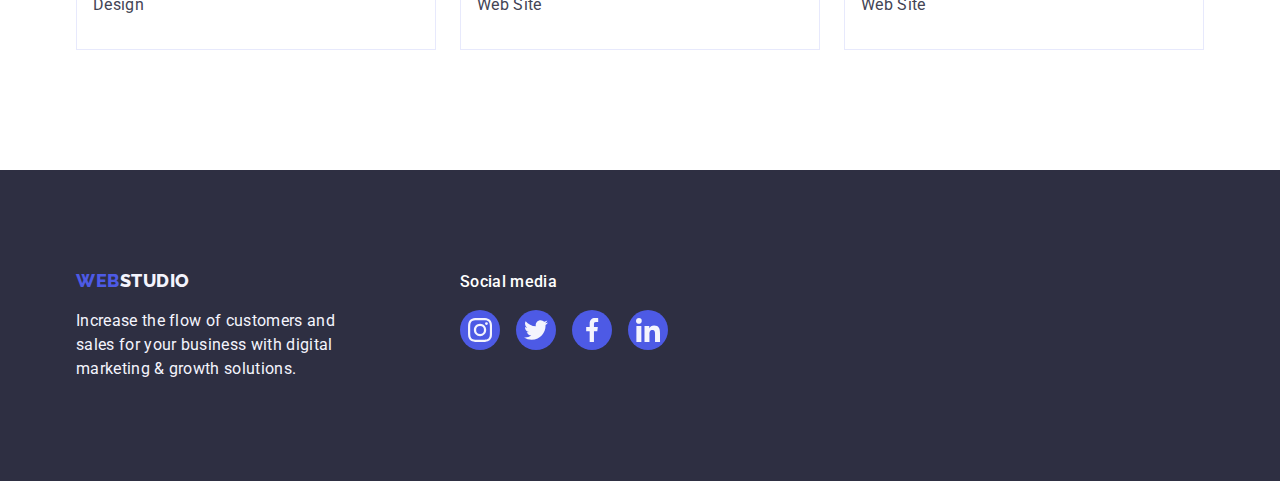
==== commit da012733: "stepler" ====
--- a/portfolio.html
+++ b/portfolio.html
@@ -23,9 +23,9 @@
             <nav class="page-navigation">
                 <a class="logo link" href="./index.html">Web<span class="logo-second-part">Studio</span></a>
                 <ul class="menu-list list">
-                    <li class="menu-item link"><a class="menu-link link for-affter" href="./index.html">Studio</a></li>
-                    <li class="menu-item link"><a class="menu-link link for-affter"
-                            href="./portfolio.html">Portfolio</a></li>
+                    <li class="menu-item link"><a class="menu-link link stepler" href="./index.html">Studio</a></li>
+                    <li class="menu-item link"><a class="menu-link link stepler" href="./portfolio.html">Portfolio</a>
+                    </li>
                     <li class="menu-item link"><a class="menu-link link" href="">Contacts</a></li>
                 </ul>
             </nav>
--- a/css/styles.css
+++ b/css/styles.css
@@ -273,12 +273,13 @@
 
 }
 
-.for-affter {
+.stepler {
     position: relative;
-}
-
-
-.for-affter::after {
+    color: #404BBF;
+}
+
+
+.stepler::after {
     display: block;
     width: 100%;
     height: 4px;
@@ -832,7 +833,7 @@
     height: 24px;
     border-radius: 50%;
     padding: 0;
-    transition: background-color var(--transition-standard), fill var(--transition-standard), border var(--transition-standard);
+    transition: background-color var(--transition-standard), border var(--transition-standard);
 }
 
 .modal-close-btn:hover,
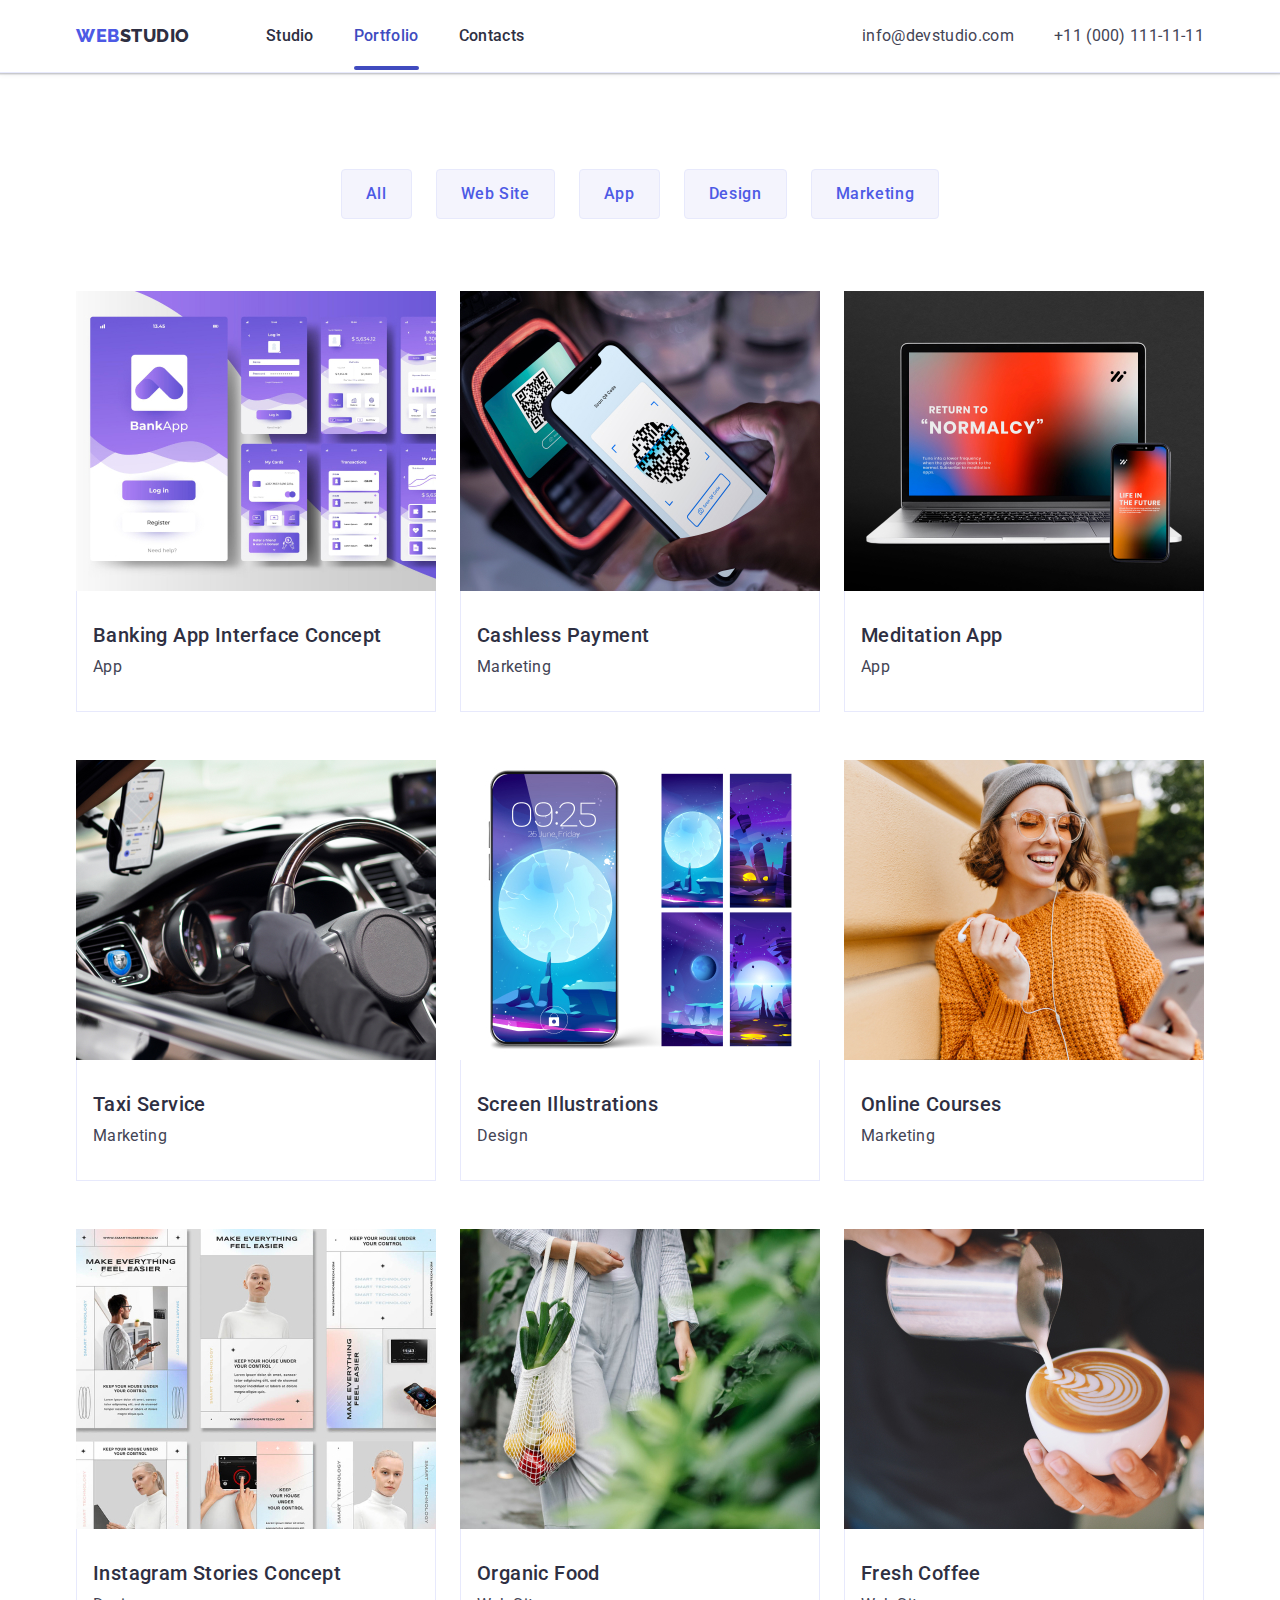
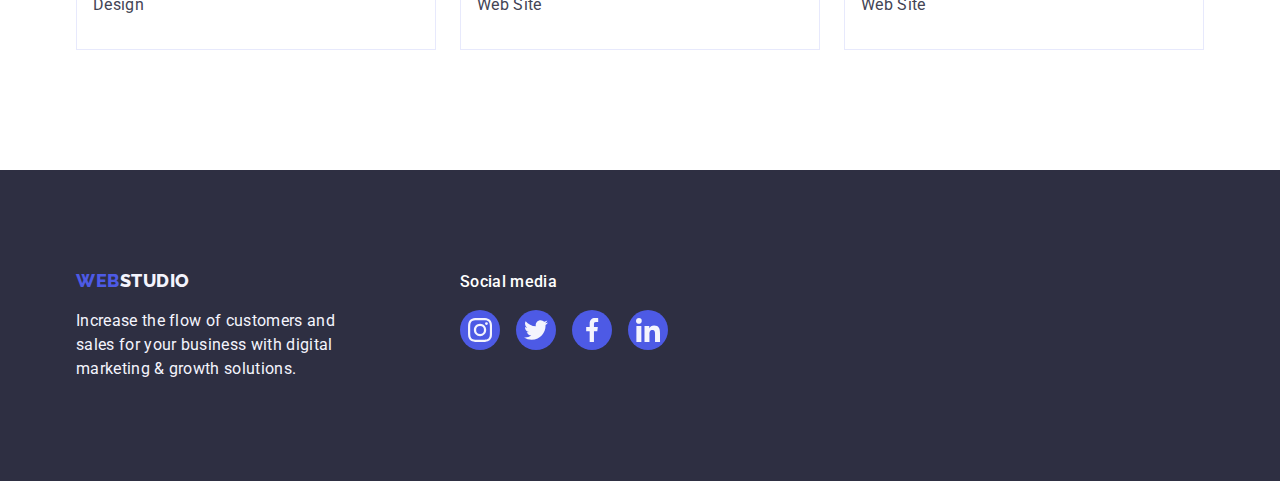
==== commit bb722468: "last" ====
--- a/portfolio.html
+++ b/portfolio.html
@@ -23,7 +23,7 @@
             <nav class="page-navigation">
                 <a class="logo link" href="./index.html">Web<span class="logo-second-part">Studio</span></a>
                 <ul class="menu-list list">
-                    <li class="menu-item link"><a class="menu-link link stepler" href="./index.html">Studio</a></li>
+                    <li class="menu-item link"><a class="menu-link link " href="./index.html">Studio</a></li>
                     <li class="menu-item link"><a class="menu-link link stepler" href="./portfolio.html">Portfolio</a>
                     </li>
                     <li class="menu-item link"><a class="menu-link link" href="">Contacts</a></li>
@@ -31,9 +31,9 @@
             </nav>
             <address class="address">
                 <ul class="address-list list">
-                    <li class="contact-mail "><a class="adress-link-mail link"
+                    <li class="contact-mail "><a class="adress-link-mail-tel link"
                             href="mailto:info@devstudio.com">info@devstudio.com</a></li>
-                    <li class="contact-tel "><a class="adress-link-tel link" href="tel:+110001111111">+11 (000)
+                    <li class="contact-tel "><a class="adress-link-mail-tel link" href="tel:+110001111111">+11 (000)
                             111-11-11</a></li>
                 </ul>
             </address>
--- a/css/styles.css
+++ b/css/styles.css
@@ -227,13 +227,12 @@
     color: #404bbf;
 }
 
-.adress-link-mail {
+.adress-link-mail-tel {
 
     margin-left: auto;
 }
 
-.adress-link-mail,
-.adress-link-tel {
+.adress-link-mail-tel {
     display: block;
     font-weight: 400;
     font-size: 16px;
@@ -251,10 +250,8 @@
 }
 */
 
-.adress-link-mail:hover,
-.adress-link-mail:focus,
-.adress-link-tel:hover,
-.adress-link-tel:focus {
+.adress-link-mail-tel:hover,
+.adress-link-mail-tel:focus {
     color: #404BBF;
 }
 
